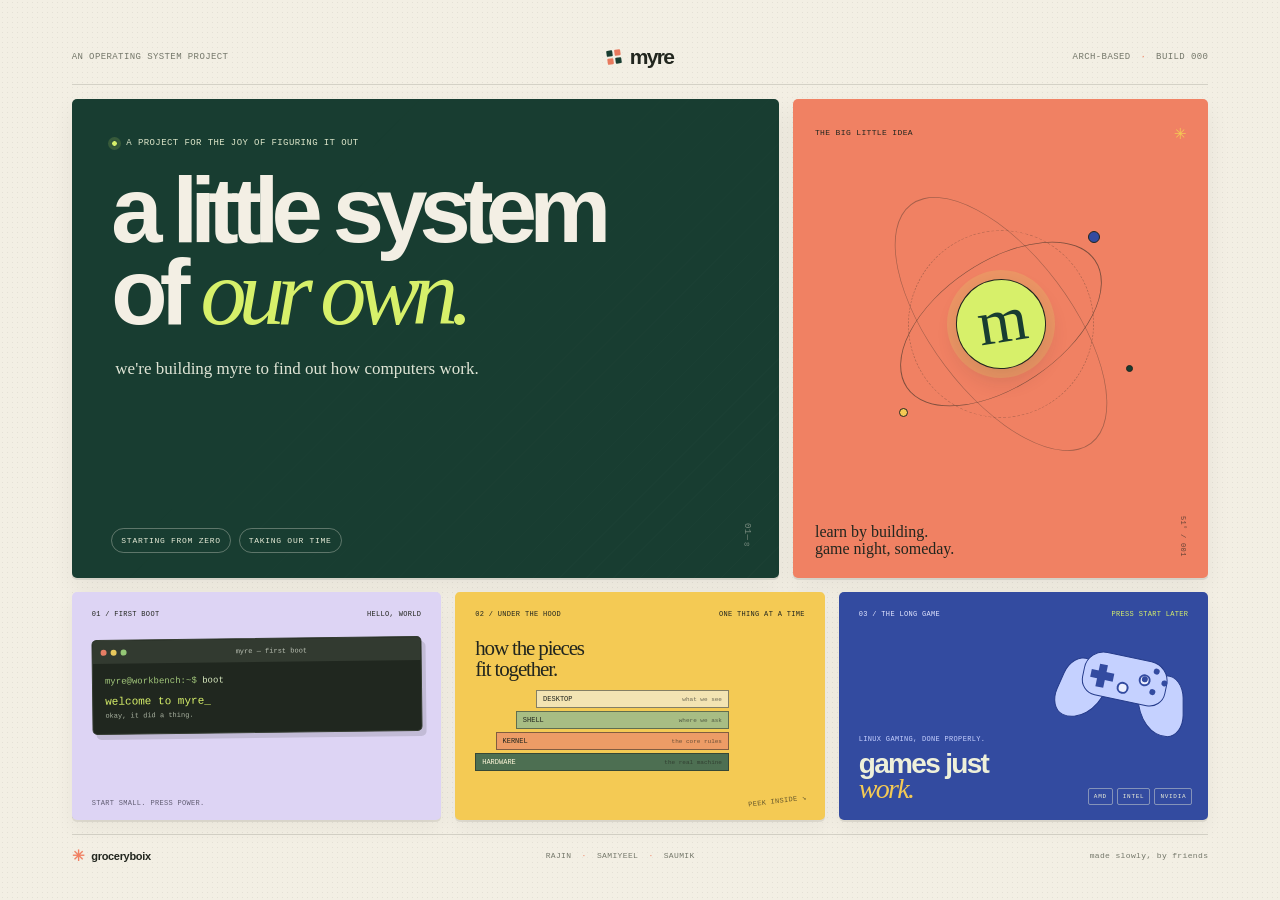
==== site/banner.html @ a10fe12d "initial commit" ====
<!doctype html>
<html lang="en">
  <head>
    <meta charset="utf-8">
    <meta name="viewport" content="width=device-width, initial-scale=1">
    <meta name="theme-color" content="#f3efe4">
    <meta name="description" content="myre, a little computer project by groceryboix.">
    <title>myre — groceryboix</title>
    <link rel="stylesheet" href="banner.css">
  </head>
  <body>
    <main class="poster">
      <header class="masthead">
        <p class="mast-note">an operating system project</p>
        <div class="wordmark" aria-label="myre">
          <span class="brand-mark" aria-hidden="true"><i></i><i></i><i></i><i></i></span>
          <span>myre</span>
        </div>
        <p class="mast-note mast-right">arch-based <span>·</span> build 000</p>
      </header>

      <section class="hero" aria-labelledby="banner-title">
        <article class="hero-copy">
          <p class="eyebrow"><span class="live-dot"></span> a project for the joy of figuring it out</p>
          <h1 id="banner-title">a little system<br>of <em>our own.</em></h1>
          <p class="lede">we're building myre to find out how computers work.</p>
          <div class="hero-tags"><span>starting from zero</span><span>taking our time</span></div>
          <span class="hero-index" aria-hidden="true">01—∞</span>
        </article>

        <aside class="orbit-card" aria-label="The myre project, learning now and gaming someday">
          <div class="card-meta"><span>THE BIG LITTLE IDEA</span><span>✳</span></div>
          <div class="orbit-art" aria-hidden="true">
            <span class="ring ring-one"></span>
            <span class="ring ring-two"></span>
            <span class="ring ring-three"></span>
            <span class="orbit-dot dot-one"></span>
            <span class="orbit-dot dot-two"></span>
            <span class="orbit-dot dot-three"></span>
            <span class="orbit-core"><span>m</span></span>
          </div>
          <p class="orbit-caption">learn by building.<br>game night, someday.</p>
          <span class="orbit-coordinate">51° / 001</span>
        </aside>
      </section>

      <section class="tiles" aria-label="What we're excited to build">
        <article class="tile boot-tile">
          <div class="tile-head"><span>01 / FIRST BOOT</span><span>HELLO, WORLD</span></div>
          <div class="terminal">
            <div class="terminal-bar"><i></i><i></i><i></i><b>myre — first boot</b></div>
            <div class="terminal-body"><span class="prompt">myre@workbench:~$</span> boot
              <strong>welcome to myre<span class="cursor">_</span></strong>
              <small>okay, it did a thing.</small>
            </div>
          </div>
          <p class="tile-caption">start small. press power.</p>
        </article>

        <article class="tile layers-tile">
          <div class="tile-head"><span>02 / UNDER THE HOOD</span><span>ONE THING AT A TIME</span></div>
          <h2>how the pieces<br>fit together.</h2>
          <div class="layers" aria-label="Hardware, kernel, shell, and desktop layers">
            <span class="layer layer-desktop">desktop <i>what we see</i></span>
            <span class="layer layer-shell">shell <i>where we ask</i></span>
            <span class="layer layer-kernel">kernel <i>the core rules</i></span>
            <span class="layer layer-hardware">hardware <i>the real machine</i></span>
          </div>
          <span class="layer-scribble" aria-hidden="true">peek inside ↘</span>
        </article>

        <article class="tile play-tile">
          <div class="tile-head"><span>03 / THE LONG GAME</span><span>PRESS START LATER</span></div>
          <div class="controller" aria-hidden="true">
            <span class="pad-handle pad-left"></span><span class="pad-handle pad-right"></span>
            <span class="pad-center"></span>
            <span class="dpad"></span>
            <span class="stick stick-left"></span><span class="stick stick-right"></span>
            <span class="buttons"><i></i><b></b><em></em><strong></strong></span>
          </div>
          <p class="play-kicker">linux gaming, done properly.</p>
          <h2>games just<br><em>work.</em></h2>
          <div class="gpu-tags"><span>AMD</span><span>INTEL</span><span>NVIDIA</span></div>
        </article>
      </section>

      <footer class="credits">
        <div class="credit-team"><span class="credit-mark" aria-hidden="true">✳</span><span>groceryboix</span></div>
        <p>rajin <i>·</i> samiyeel <i>·</i> saumik</p>
        <span class="credit-note">made slowly, by friends</span>
      </footer>
    </main>
  </body>
</html>
---- site/banner.css ----
:root {
  color-scheme: light;
  --paper: #f3efe4;
  --ink: #22261f;
  --muted: #74776a;
  --green: #183d31;
  --lime: #d7f06a;
  --coral: #f08163;
  --blue: #334ba0;
  --lavender: #ddd4f4;
  --yellow: #f4ca54;
  --line: rgb(34 38 31 / 15%);
  --mono: "SF Mono", "Cascadia Code", "Liberation Mono", monospace;
  --sans: "Avenir Next", "Segoe UI", sans-serif;
  --serif: "Iowan Old Style", "Palatino Linotype", "Book Antiqua", Georgia, serif;
}

* { box-sizing: border-box; }

body {
  min-width: 320px;
  min-height: 100vh;
  margin: 0;
  color: var(--ink);
  background-color: var(--paper);
  background-image: radial-gradient(rgb(35 39 30 / 7%) .55px, transparent .55px);
  background-size: 5px 5px;
  font-family: var(--sans);
  -webkit-font-smoothing: antialiased;
}

.poster {
  width: min(1600px, 100%);
  min-height: 100vh;
  margin-inline: auto;
  padding: clamp(22px, 3.4vh, 38px) clamp(22px, 5.6vw, 84px) 24px;
  display: grid;
  grid-template-rows: 54px minmax(350px, 1fr) 228px 42px;
  gap: 14px;
}

.masthead {
  position: relative;
  display: grid;
  grid-template-columns: 1fr auto 1fr;
  align-items: center;
  border-bottom: 1px solid var(--line);
}

.mast-note, .eyebrow, .hero-tags, .hero-index, .card-meta, .tile-head, .tile-caption, .layer-scribble, .play-kicker, .gpu-tags, .credits, .orbit-coordinate {
  font-family: var(--mono);
  text-transform: uppercase;
  letter-spacing: .045em;
}

.mast-note { margin: 0; color: var(--muted); font-size: 9px; }
.mast-right { justify-self: end; }
.mast-right span { color: var(--coral); padding-inline: 4px; }
.wordmark { display: inline-flex; align-items: center; gap: 9px; font: 700 21px var(--sans); letter-spacing: -.08em; text-transform: lowercase; }
.brand-mark { display: grid; grid-template-columns: repeat(2, 6px); gap: 2px; transform: rotate(-8deg); }
.brand-mark i { width: 6px; height: 6px; background: var(--green); border-radius: 1px; }
.brand-mark i:nth-child(2), .brand-mark i:nth-child(3) { background: #e8795d; }

.hero { min-height: 0; display: grid; grid-template-columns: 1.26fr .74fr; gap: 14px; }
.hero-copy, .orbit-card, .tile { min-width: 0; position: relative; overflow: hidden; border-radius: 5px; }
.hero-copy { padding: clamp(25px, 3.1vw, 44px); color: #f3efe4; background: var(--green); box-shadow: 0 2px 0 rgb(34 38 31 / 10%), 0 10px 24px rgb(34 38 31 / 6%); }
.hero-copy::after { position: absolute; inset: 0; content: ""; pointer-events: none; opacity: .18; background: repeating-linear-gradient(135deg, transparent 0 18px, rgb(243 239 228 / 8%) 18px 19px); mask-image: linear-gradient(120deg, transparent 8%, black 100%); }
.eyebrow { position: relative; z-index: 1; display: flex; align-items: center; gap: 8px; margin: 0 0 22px; color: #dce5c9; font-size: 9px; }
.live-dot { width: 7px; height: 7px; border: 1px solid var(--green); border-radius: 50%; background: var(--lime); box-shadow: 0 0 0 3px rgb(215 240 106 / 16%); }
h1, h2, p { margin-top: 0; }
h1 { position: relative; z-index: 1; max-width: 730px; margin: 0; color: #f3efe4; font-size: clamp(58px, 7.2vw, 102px); font-weight: 600; line-height: .89; letter-spacing: -.085em; }
h1 em { color: var(--lime); font-family: var(--serif); font-weight: 500; }
.lede { position: relative; z-index: 1; max-width: 440px; margin: 24px 0 0 4px; color: #e0e5d6; font: 17px/1.35 var(--serif); }
.hero-tags { position: absolute; z-index: 1; left: clamp(25px, 3.1vw, 44px); bottom: 25px; display: flex; gap: 8px; }
.hero-tags span { padding: 7px 9px; border: 1px solid rgb(243 239 228 / 32%); border-radius: 100px; color: #e7ecd8; font-size: 8px; }
.hero-index { position: absolute; right: 27px; bottom: 27px; color: rgb(243 239 228 / 43%); font-size: 9px; writing-mode: vertical-rl; }

.orbit-card { padding: 21px 22px; background: var(--coral); box-shadow: 0 2px 0 rgb(34 38 31 / 10%), 0 10px 24px rgb(34 38 31 / 6%); }
.card-meta { position: relative; z-index: 2; display: flex; align-items: center; justify-content: space-between; font-size: 8px; }
.card-meta span:last-child { color: var(--yellow); font-size: 20px; }
.orbit-art { position: absolute; width: min(78%, 300px); aspect-ratio: 1; top: 47%; left: 50%; transform: translate(-50%, -50%); }
.ring { position: absolute; display: block; inset: 12%; border: 1px solid rgb(34 38 31 / 56%); border-radius: 50%; transform: rotate(-34deg) scaleY(.55); }
.ring-two { inset: 9% 0; border-color: rgb(34 38 31 / 36%); transform: rotate(53deg) scaleY(.57); }
.ring-three { inset: 4% 19%; border-style: dashed; border-color: rgb(34 38 31 / 27%); transform: rotate(12deg) scaleY(.68); }
.orbit-core { position: absolute; inset: 35%; display: grid; place-items: center; border: 1px solid var(--ink); border-radius: 50%; background: var(--lime); box-shadow: 0 0 0 9px rgb(215 240 106 / 17%), 0 10px 22px rgb(34 38 31 / 14%); transform: rotate(-9deg); }
.orbit-core span { margin: -6px 4px 0 0; color: var(--green); font: 500 clamp(42px, 5vw, 66px)/1 var(--serif); letter-spacing: -.12em; }
.orbit-dot { position: absolute; z-index: 1; width: 12px; height: 12px; border: 1px solid var(--ink); border-radius: 50%; background: var(--blue); }
.dot-one { top: 19%; right: 17%; }
.dot-two { bottom: 19%; left: 16%; width: 9px; height: 9px; background: var(--yellow); }
.dot-three { right: 6%; bottom: 34%; width: 7px; height: 7px; background: var(--green); }
.orbit-caption { position: absolute; left: 22px; bottom: 20px; margin: 0; font: 500 16px/1.05 var(--serif); }
.orbit-coordinate { position: absolute; right: 21px; bottom: 21px; color: rgb(34 38 31 / 67%); font-size: 7px; writing-mode: vertical-rl; }

.tiles { min-height: 0; display: grid; grid-template-columns: 1fr 1fr 1fr; gap: 14px; }
.tile { padding: 18px 20px; box-shadow: 0 2px 0 rgb(34 38 31 / 9%), 0 8px 19px rgb(34 38 31 / 5%); }
.tile-head { position: relative; z-index: 2; display: flex; justify-content: space-between; gap: 8px; font-size: 7px; }

.boot-tile { background: var(--lavender); }
.terminal { margin-top: 20px; overflow: hidden; border: 1px solid #343c31; border-radius: 5px; color: #d8e9bf; background: #20271f; box-shadow: 4px 5px 0 rgb(31 37 28 / 14%); transform: rotate(-.7deg); }
.terminal-bar { min-height: 23px; display: flex; align-items: center; gap: 4px; padding: 0 8px; background: #323a30; }
.terminal-bar i { width: 6px; height: 6px; border-radius: 50%; background: #e57d64; }
.terminal-bar i:nth-child(2) { background: #e7c85c; }
.terminal-bar i:nth-child(3) { background: #94c776; }
.terminal-bar b { margin-inline: auto; color: #bbc1b4; font: 7px var(--mono); }
.terminal-body { padding: 12px; font: 9px/1.55 var(--mono); }
.prompt { color: #a2c77b; }
.terminal-body strong, .terminal-body small { display: block; }
.terminal-body strong { margin-top: 4px; color: var(--lime); font-size: 11px; font-weight: 500; }
.terminal-body small { color: #aab3a1; font-size: 7px; }
.cursor { animation: blink 1.1s steps(2, start) infinite; }
.tile-caption { position: absolute; left: 20px; bottom: 13px; margin: 0; color: #615d73; font-size: 7px; }

.layers-tile { background: var(--yellow); }
.layers-tile h2 { margin: 20px 0 11px; font: 500 21px/.98 var(--serif); letter-spacing: -.055em; }
.layers { display: grid; gap: 3px; width: 77%; }
.layer { min-height: 18px; display: flex; align-items: center; justify-content: space-between; padding: 3px 6px; border: 1px solid rgb(34 38 31 / 53%); font: 7px var(--mono); text-transform: uppercase; }
.layer i { color: rgb(34 38 31 / 64%); font-size: 6px; font-style: normal; text-transform: none; }
.layer-desktop { width: 76%; margin-left: 24%; background: #f3e4b3; }
.layer-shell { width: 84%; margin-left: 16%; background: #a8bd84; }
.layer-kernel { width: 92%; margin-left: 8%; background: #ed9c66; }
.layer-hardware { background: #4d6f52; color: #fff7da; }
.layer-scribble { position: absolute; right: 18px; bottom: 15px; color: #66572c; font-size: 7px; transform: rotate(-7deg); }

.play-tile { color: #eef0d9; background: var(--blue); }
.play-tile .tile-head { color: #e2e6ff; }
.play-tile .tile-head span:last-child { color: var(--lime); }
.play-kicker { position: absolute; left: 20px; bottom: 77px; margin: 0; color: #c7d1ff; font-size: 7px; }
.play-tile h2 { position: absolute; left: 20px; bottom: 19px; margin: 0; font-size: 28px; line-height: .9; letter-spacing: -.06em; }
.play-tile h2 em { color: var(--yellow); font-family: var(--serif); font-weight: 500; }
.gpu-tags { position: absolute; right: 16px; bottom: 15px; display: flex; gap: 4px; }
.gpu-tags span { padding: 4px 5px; border: 1px solid rgb(238 240 217 / 43%); border-radius: 2px; font-size: 6px; }
.controller { position: absolute; top: 49px; right: 16px; width: 137px; height: 90px; transform: rotate(12deg); }
.pad-handle { position: absolute; bottom: 2px; width: 46px; height: 62px; border: 1px solid #253b8a; background: #c5d1ff; }
.pad-left { left: 5px; border-radius: 40% 15% 70% 38%; transform: rotate(12deg); }
.pad-right { right: 5px; border-radius: 15% 40% 38% 70%; transform: rotate(-12deg); }
.pad-center { position: absolute; top: 15px; left: 26px; width: 85px; height: 45px; border: 1px solid #253b8a; border-radius: 20px 20px 16px 16px; background: #c5d1ff; }
.dpad { position: absolute; z-index: 1; top: 28px; left: 34px; width: 23px; height: 23px; }
.dpad::before, .dpad::after { position: absolute; content: ""; background: #334ba0; }
.dpad::before { top: 7px; width: 23px; height: 8px; }
.dpad::after { left: 7px; width: 8px; height: 23px; }
.stick { position: absolute; z-index: 1; width: 12px; height: 12px; border: 2px solid #334ba0; border-radius: 50%; background: #edf0ff; }
.stick-left { top: 41px; left: 62px; }
.stick-right { top: 29px; left: 82px; }
.buttons { position: absolute; z-index: 1; top: 21px; right: 26px; width: 26px; height: 27px; }
.buttons i, .buttons b, .buttons em, .buttons strong { position: absolute; width: 6px; height: 6px; border-radius: 50%; background: #334ba0; }
.buttons i { top: 0; left: 10px; }.buttons b { top: 10px; right: 0; }.buttons em { bottom: 0; left: 10px; }.buttons strong { top: 10px; left: 0; }

.credits { min-width: 0; display: flex; align-items: center; justify-content: space-between; gap: 15px; border-top: 1px solid var(--line); color: var(--muted); font-size: 8px; }
.credit-team { display: inline-flex; align-items: center; gap: 7px; color: var(--ink); font-family: var(--sans); font-size: 11px; font-weight: 700; letter-spacing: -.03em; text-transform: lowercase; }
.credit-mark { color: var(--coral); font-size: 15px; }
.credits p { margin: 0; }
.credits p i { padding-inline: 5px; color: var(--coral); font-style: normal; }
.credit-note { text-transform: lowercase; }

@keyframes blink { to { visibility: hidden; } }

@media (max-width: 850px) {
  .poster { min-height: 100vh; grid-template-rows: 50px auto auto 42px; padding: 24px; }
  .hero { grid-template-columns: 1.15fr .85fr; min-height: 355px; }
  h1 { font-size: clamp(54px, 7.8vw, 76px); }
  .hero-copy { padding: 25px; }
  .hero-tags { left: 25px; bottom: 23px; gap: 5px; }
  .hero-tags span { font-size: 7px; padding: 6px 7px; }
  .tiles { grid-template-columns: 1fr 1fr; }
  .play-tile { grid-column: span 2; min-height: 205px; }
}

@media (max-width: 580px) {
  .poster { padding: 16px; grid-template-rows: 50px auto auto auto; gap: 10px; }
  .mast-note { font-size: 7px; }
  .mast-right { max-width: 95px; text-align: right; }
  .wordmark { font-size: 18px; }
  .hero { grid-template-columns: 1fr; gap: 10px; }
  .hero-copy { min-height: 345px; padding: 23px 20px; }
  .eyebrow { max-width: 90%; font-size: 7px; }
  h1 { font-size: clamp(56px, 13vw, 78px); }
  .lede { max-width: 265px; margin-top: 20px; font-size: 15px; }
  .hero-tags { left: 20px; bottom: 19px; flex-wrap: wrap; }
  .hero-index { right: 15px; bottom: 17px; }
  .orbit-card { min-height: 280px; }
  .orbit-art { width: 210px; top: 48%; }
  .orbit-caption { font-size: 15px; }
  .tiles { grid-template-columns: 1fr; gap: 10px; }
  .tile { min-height: 210px; }
  .layers-tile { min-height: 220px; }
  .play-tile { grid-column: auto; min-height: 220px; }
  .credits { flex-wrap: wrap; justify-content: space-between; gap: 8px 14px; padding-top: 10px; }
  .credits p { order: 3; flex-basis: 100%; }
  .credit-note { text-align: right; }
}

@media (prefers-reduced-motion: reduce) {
  .cursor { animation: none; }
}
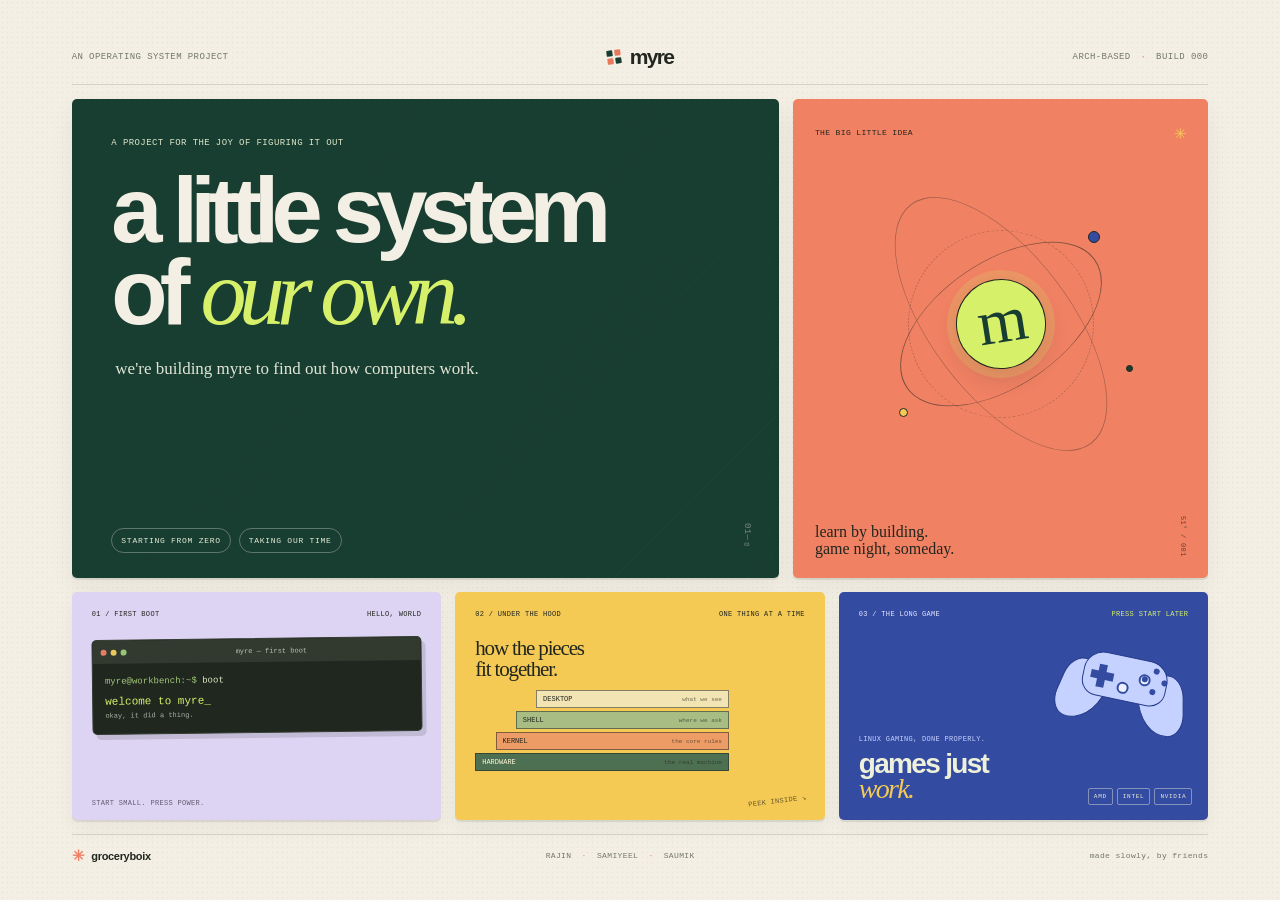
==== commit 0baa0cc1: "Remove banner headline indicator" ====
--- a/site/banner.html
+++ b/site/banner.html
@@ -21,7 +21,7 @@
 
       <section class="hero" aria-labelledby="banner-title">
         <article class="hero-copy">
-          <p class="eyebrow"><span class="live-dot"></span> a project for the joy of figuring it out</p>
+          <p class="eyebrow">a project for the joy of figuring it out</p>
           <h1 id="banner-title">a little system<br>of <em>our own.</em></h1>
           <p class="lede">we're building myre to find out how computers work.</p>
           <div class="hero-tags"><span>starting from zero</span><span>taking our time</span></div>
--- a/site/banner.css
+++ b/site/banner.css
@@ -66,7 +66,6 @@
 .hero-copy { padding: clamp(25px, 3.1vw, 44px); color: #f3efe4; background: var(--green); box-shadow: 0 2px 0 rgb(34 38 31 / 10%), 0 10px 24px rgb(34 38 31 / 6%); }
 .hero-copy::after { position: absolute; inset: 0; content: ""; pointer-events: none; opacity: .18; background: repeating-linear-gradient(135deg, transparent 0 18px, rgb(243 239 228 / 8%) 18px 19px); mask-image: linear-gradient(120deg, transparent 8%, black 100%); }
 .eyebrow { position: relative; z-index: 1; display: flex; align-items: center; gap: 8px; margin: 0 0 22px; color: #dce5c9; font-size: 9px; }
-.live-dot { width: 7px; height: 7px; border: 1px solid var(--green); border-radius: 50%; background: var(--lime); box-shadow: 0 0 0 3px rgb(215 240 106 / 16%); }
 h1, h2, p { margin-top: 0; }
 h1 { position: relative; z-index: 1; max-width: 730px; margin: 0; color: #f3efe4; font-size: clamp(58px, 7.2vw, 102px); font-weight: 600; line-height: .89; letter-spacing: -.085em; }
 h1 em { color: var(--lime); font-family: var(--serif); font-weight: 500; }
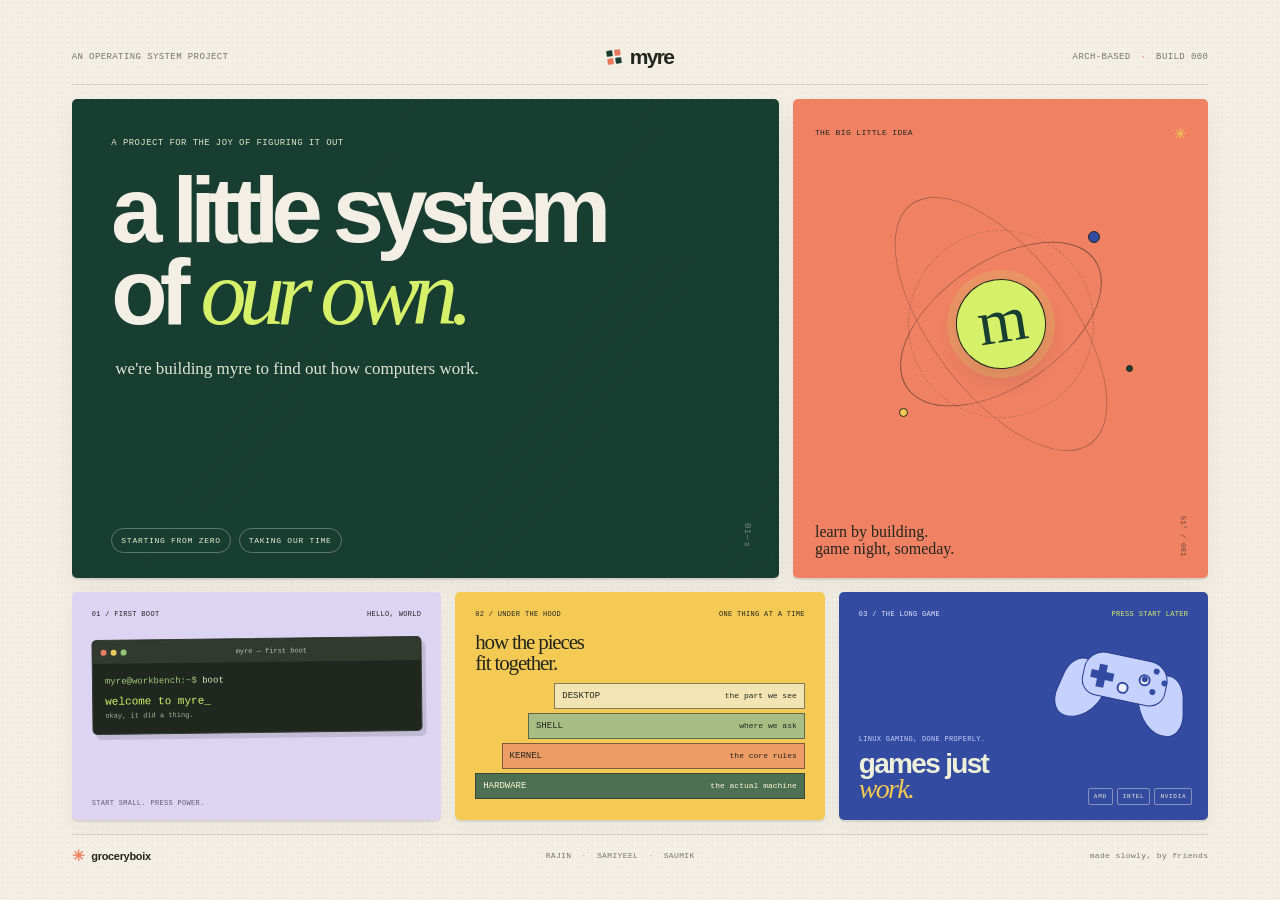
==== commit 04c0dddd: "Refine learning layer cards and page titles" ====
--- a/site/banner.html
+++ b/site/banner.html
@@ -5,7 +5,8 @@
     <meta name="viewport" content="width=device-width, initial-scale=1">
     <meta name="theme-color" content="#f3efe4">
     <meta name="description" content="myre, a little computer project by groceryboix.">
-    <title>myre — groceryboix</title>
+    <title>myre</title>
+    <link rel="icon" type="image/svg+xml" href="favicon.svg">
     <link rel="stylesheet" href="banner.css">
   </head>
   <body>
@@ -60,13 +61,12 @@
         <article class="tile layers-tile">
           <div class="tile-head"><span>02 / UNDER THE HOOD</span><span>ONE THING AT A TIME</span></div>
           <h2>how the pieces<br>fit together.</h2>
-          <div class="layers" aria-label="Hardware, kernel, shell, and desktop layers">
-            <span class="layer layer-desktop">desktop <i>what we see</i></span>
-            <span class="layer layer-shell">shell <i>where we ask</i></span>
-            <span class="layer layer-kernel">kernel <i>the core rules</i></span>
-            <span class="layer layer-hardware">hardware <i>the real machine</i></span>
-          </div>
-          <span class="layer-scribble" aria-hidden="true">peek inside ↘</span>
+          <ol class="layer-stack" aria-label="Learning path from desktop to hardware">
+            <li class="layer layer-desktop">desktop <span>the part we see</span></li>
+            <li class="layer layer-shell">shell <span>where we ask</span></li>
+            <li class="layer layer-kernel">kernel <span>the core rules</span></li>
+            <li class="layer layer-hardware">hardware <span>the actual machine</span></li>
+          </ol>
         </article>
 
         <article class="tile play-tile">
--- a/site/banner.css
+++ b/site/banner.css
@@ -47,7 +47,7 @@
   border-bottom: 1px solid var(--line);
 }
 
-.mast-note, .eyebrow, .hero-tags, .hero-index, .card-meta, .tile-head, .tile-caption, .layer-scribble, .play-kicker, .gpu-tags, .credits, .orbit-coordinate {
+.mast-note, .eyebrow, .hero-tags, .hero-index, .card-meta, .tile-head, .tile-caption, .play-kicker, .gpu-tags, .credits, .orbit-coordinate {
   font-family: var(--mono);
   text-transform: uppercase;
   letter-spacing: .045em;
@@ -110,15 +110,14 @@
 .tile-caption { position: absolute; left: 20px; bottom: 13px; margin: 0; color: #615d73; font-size: 7px; }
 
 .layers-tile { background: var(--yellow); }
-.layers-tile h2 { margin: 20px 0 11px; font: 500 21px/.98 var(--serif); letter-spacing: -.055em; }
-.layers { display: grid; gap: 3px; width: 77%; }
-.layer { min-height: 18px; display: flex; align-items: center; justify-content: space-between; padding: 3px 6px; border: 1px solid rgb(34 38 31 / 53%); font: 7px var(--mono); text-transform: uppercase; }
-.layer i { color: rgb(34 38 31 / 64%); font-size: 6px; font-style: normal; text-transform: none; }
+.layers-tile h2 { margin: 14px 0 10px; font: 500 21px/.98 var(--serif); letter-spacing: -.055em; }
+.layer-stack { display: grid; gap: 4px; width: 100%; margin: 0; padding: 0; list-style: none; }
+.layer { display: flex; align-items: center; justify-content: space-between; gap: 7px; min-height: 26px; padding: 4px 7px; border: 1px solid rgb(34 38 31 / 55%); font: 9px/1.2 var(--mono); text-transform: uppercase; }
+.layer span { font-size: 8px; text-align: right; text-transform: none; }
 .layer-desktop { width: 76%; margin-left: 24%; background: #f3e4b3; }
 .layer-shell { width: 84%; margin-left: 16%; background: #a8bd84; }
 .layer-kernel { width: 92%; margin-left: 8%; background: #ed9c66; }
-.layer-hardware { background: #4d6f52; color: #fff7da; }
-.layer-scribble { position: absolute; right: 18px; bottom: 15px; color: #66572c; font-size: 7px; transform: rotate(-7deg); }
+.layer-hardware { color: #fff7da; background: #4d6f52; }
 
 .play-tile { color: #eef0d9; background: var(--blue); }
 .play-tile .tile-head { color: #e2e6ff; }
